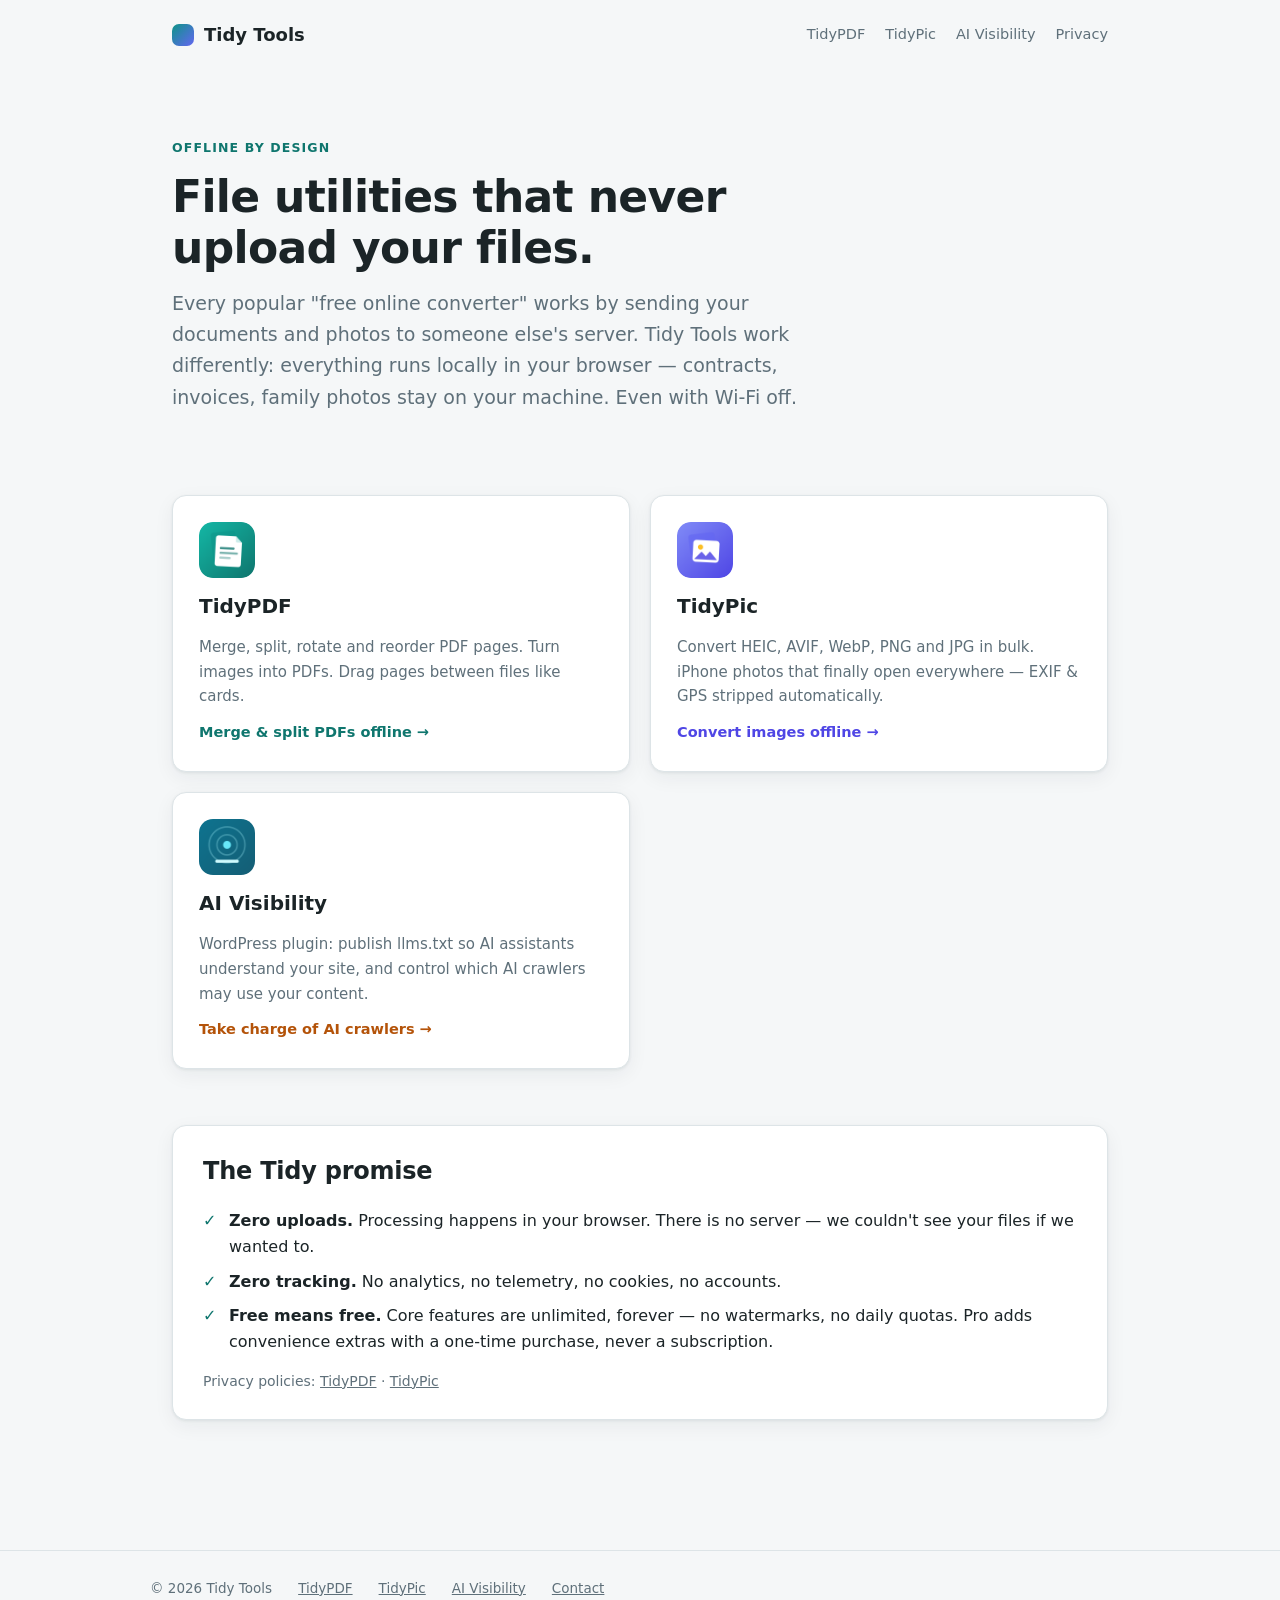
==== index.html @ 74c575fd "tidy-tools site" ====
<!DOCTYPE html>
<html lang="en">
<head>
<meta charset="utf-8">
<meta name="viewport" content="width=device-width, initial-scale=1">
<meta name="google-site-verification" content="gZ8C0FppIKSD0Gl7gaOeZuVisjBrBZHIXhJTx6Nilac">
<title>Tidy Tools — file utilities that never upload your files</title>
<meta name="description" content="TidyPDF and TidyPic: merge & split PDFs, convert HEIC and other images — 100% offline browser extensions. Your files never leave your device.">
<link rel="stylesheet" href="assets/style.css">
<link rel="icon" href="data:image/svg+xml,<svg xmlns='http://www.w3.org/2000/svg' viewBox='0 0 100 100'><defs><linearGradient id='g' x1='0' y1='0' x2='1' y2='1'><stop offset='0' stop-color='%2314b8a6'/><stop offset='1' stop-color='%236366f1'/></linearGradient></defs><rect width='100' height='100' rx='24' fill='url(%23g)'/><text x='50' y='68' font-size='52' font-weight='bold' font-family='sans-serif' fill='white' text-anchor='middle'>T</text></svg>">
</head>
<body>
<header class="top">
  <a class="wordmark" href="./"><span class="dot"></span>Tidy Tools</a>
  <nav class="top-nav">
    <a href="tidypdf/">TidyPDF</a>
    <a href="tidypic/">TidyPic</a>
    <a href="aivisibility/">AI Visibility</a>
    <a href="#privacy">Privacy</a>
  </nav>
</header>

<main>
  <section class="hero">
    <span class="kicker">Offline by design</span>
    <h1>File utilities that never upload your files.</h1>
    <p class="lede">Every popular "free online converter" works by sending your documents and photos to someone else's server. Tidy Tools work differently: everything runs locally in your browser — contracts, invoices, family photos stay on your machine. Even with Wi-Fi off.</p>
  </section>

  <section class="products">
    <a class="product-card pdf" href="tidypdf/">
      <img class="icon" src="assets/tidypdf-icon.png" alt="" width="56" height="56">
      <span class="name">TidyPDF</span>
      <span class="desc">Merge, split, rotate and reorder PDF pages. Turn images into PDFs. Drag pages between files like cards.</span>
      <span class="cta">Merge &amp; split PDFs offline →</span>
    </a>
    <a class="product-card pic" href="tidypic/">
      <img class="icon" src="assets/tidypic-icon.png" alt="" width="56" height="56">
      <span class="name">TidyPic</span>
      <span class="desc">Convert HEIC, AVIF, WebP, PNG and JPG in bulk. iPhone photos that finally open everywhere — EXIF &amp; GPS stripped automatically.</span>
      <span class="cta">Convert images offline →</span>
    </a>
    <a class="product-card aivis" href="aivisibility/">
      <img class="icon" src="assets/aivis-icon.png" alt="" width="56" height="56">
      <span class="name">AI Visibility</span>
      <span class="desc">WordPress plugin: publish llms.txt so AI assistants understand your site, and control which AI crawlers may use your content.</span>
      <span class="cta">Take charge of AI crawlers →</span>
    </a>
  </section>

  <section class="promise" id="privacy">
    <h2 style="margin-top:0">The Tidy promise</h2>
    <ul>
      <li><strong>Zero uploads.</strong> Processing happens in your browser. There is no server — we couldn't see your files if we wanted to.</li>
      <li><strong>Zero tracking.</strong> No analytics, no telemetry, no cookies, no accounts.</li>
      <li><strong>Free means free.</strong> Core features are unlimited, forever — no watermarks, no daily quotas. Pro adds convenience extras with a one-time purchase, never a subscription.</li>
    </ul>
    <p class="muted" style="margin:14px 0 0;font-size:14px">Privacy policies: <a href="tidypdf/privacy.html">TidyPDF</a> · <a href="tidypic/privacy.html">TidyPic</a></p>
  </section>
</main>

<footer class="site">
  <div class="inner">
    <span>© 2026 Tidy Tools</span>
    <a href="tidypdf/">TidyPDF</a>
    <a href="tidypic/">TidyPic</a>
    <a href="aivisibility/">AI Visibility</a>
    <a href="mailto:tidytools.support@gmail.com">Contact</a>
  </div>
</footer>
</body>
</html>
---- assets/style.css ----
/* Tidy Tools — 共享样式。设计令牌与产品一致：青蓝(TidyPDF)/靛蓝(TidyPic)，浅深双主题 */
:root {
  --pdf: #0d9488; --pdf-strong: #0f766e;
  --pic: #6366f1; --pic-strong: #4f46e5;
  --aivis: #d97706; --aivis-strong: #b45309;
  --bg: #f5f7f8; --panel: #ffffff; --ink: #1b2427; --muted: #5f707a; --line: #dde4e7;
  --shadow: 0 1px 3px rgba(16, 42, 46, .07), 0 6px 20px rgba(16, 42, 46, .06);
  --radius: 14px;
}
@media (prefers-color-scheme: dark) {
  :root {
    --pdf: #2dd4bf; --pdf-strong: #14b8a6;
    --pic: #818cf8; --pic-strong: #6366f1;
    --aivis: #f59e0b; --aivis-strong: #d97706;
    --bg: #0f1516; --panel: #1a2123; --ink: #e7ecee; --muted: #93a4ac; --line: #2a3538;
    --shadow: 0 1px 3px rgba(0,0,0,.45);
  }
}

* { box-sizing: border-box; }
html { scroll-behavior: smooth; }
body {
  margin: 0; background: var(--bg); color: var(--ink);
  font: 16px/1.65 system-ui, -apple-system, "Segoe UI", sans-serif;
}
main { max-width: 980px; margin: 0 auto; padding: 0 22px 90px; }
h1 { font-size: clamp(30px, 5.5vw, 44px); line-height: 1.15; letter-spacing: -.015em; margin: 0 0 14px; text-wrap: balance; }
h2 { font-size: 24px; letter-spacing: -.01em; margin: 54px 0 16px; text-wrap: balance; }
h3 { font-size: 17px; margin: 0 0 6px; }
p { margin: 0 0 14px; }
.muted { color: var(--muted); }
a { color: inherit; }

/* 顶栏 */
header.top {
  display: flex; align-items: center; justify-content: space-between; gap: 14px;
  max-width: 980px; margin: 0 auto; padding: 20px 22px;
}
.wordmark { display: flex; align-items: center; gap: 10px; font-weight: 700; font-size: 18px; text-decoration: none; }
.wordmark .dot { width: 22px; height: 22px; border-radius: 7px; background: linear-gradient(135deg, var(--pdf), var(--pic)); }
nav.top-nav { display: flex; gap: 20px; font-size: 14.5px; }
nav.top-nav a { color: var(--muted); text-decoration: none; }
nav.top-nav a:hover { color: var(--ink); }

/* 首页 hero */
.hero { padding: 64px 0 30px; max-width: 640px; }
.hero .kicker {
  display: inline-block; font-size: 12.5px; font-weight: 700; letter-spacing: .09em; text-transform: uppercase;
  color: var(--pdf-strong); margin-bottom: 14px;
}
.hero p.lede { font-size: 19px; color: var(--muted); max-width: 56ch; }

/* 产品卡片 */
.products { display: grid; grid-template-columns: repeat(auto-fit, minmax(300px, 1fr)); gap: 20px; margin-top: 38px; }
.product-card {
  background: var(--panel); border: 1px solid var(--line); border-radius: var(--radius);
  padding: 26px; box-shadow: var(--shadow); display: flex; flex-direction: column; gap: 12px;
  text-decoration: none; transition: transform .15s;
}
.product-card:hover { transform: translateY(-2px); }
.product-card img.icon { width: 56px; height: 56px; border-radius: 14px; }
.product-card .name { font-size: 20px; font-weight: 700; }
.product-card .desc { color: var(--muted); font-size: 15px; flex: 1; }
.product-card .cta { font-weight: 600; font-size: 14.5px; }
.product-card.pdf .cta { color: var(--pdf-strong); }
.product-card.pic .cta { color: var(--pic-strong); }
.product-card.aivis .cta { color: var(--aivis-strong); }

/* 承诺条 */
.promise {
  margin-top: 56px; padding: 26px 30px; border-radius: var(--radius);
  background: var(--panel); border: 1px solid var(--line); box-shadow: var(--shadow);
}
.promise ul { margin: 10px 0 0; padding: 0; list-style: none; display: grid; gap: 8px; }
.promise li { padding-left: 26px; position: relative; }
.promise li::before { content: "✓"; position: absolute; left: 0; font-weight: 700; color: var(--pdf-strong); }

/* 产品页 */
.prod-hero { display: flex; align-items: center; gap: 20px; padding: 54px 0 8px; }
.prod-hero img { width: 76px; height: 76px; border-radius: 18px; box-shadow: var(--shadow); }
.prod-hero .tag { font-size: 13px; font-weight: 700; letter-spacing: .07em; text-transform: uppercase; }
.page-pdf .tag { color: var(--pdf-strong); } .page-pic .tag { color: var(--pic-strong); } .page-aivis .tag { color: var(--aivis-strong); }

.store-row { display: flex; flex-wrap: wrap; gap: 12px; margin: 22px 0 8px; }
.btn {
  display: inline-block; padding: 11px 22px; border-radius: 10px; font-weight: 600; font-size: 15px;
  text-decoration: none; border: 1px solid var(--line); background: var(--panel);
}
.page-pdf .btn.primary { background: var(--pdf); border-color: var(--pdf); color: #fff; }
.page-pic .btn.primary { background: var(--pic); border-color: var(--pic); color: #fff; }
.page-aivis .btn.primary { background: var(--aivis); border-color: var(--aivis); color: #fff; }
.btn.disabled { opacity: .55; pointer-events: none; }

.shot { margin: 34px 0; }
.shot img { width: 100%; border-radius: var(--radius); border: 1px solid var(--line); box-shadow: var(--shadow); }

.features { display: grid; grid-template-columns: repeat(auto-fit, minmax(250px, 1fr)); gap: 18px; margin-top: 8px; }
.feature { background: var(--panel); border: 1px solid var(--line); border-radius: var(--radius); padding: 18px 20px; }
.feature p { color: var(--muted); font-size: 14.5px; margin: 0; }

/* 隐私政策页 */
article.legal { max-width: 680px; }
article.legal h1 { font-size: 30px; padding-top: 44px; }
article.legal h2 { font-size: 19px; margin-top: 34px; }
article.legal li { margin: 5px 0; }

footer.site {
  border-top: 1px solid var(--line); margin-top: 40px; padding: 26px 22px 40px;
}
footer.site .inner { max-width: 980px; margin: 0 auto; display: flex; flex-wrap: wrap; gap: 8px 26px; font-size: 13.5px; color: var(--muted); }
footer.site a { color: var(--muted); }
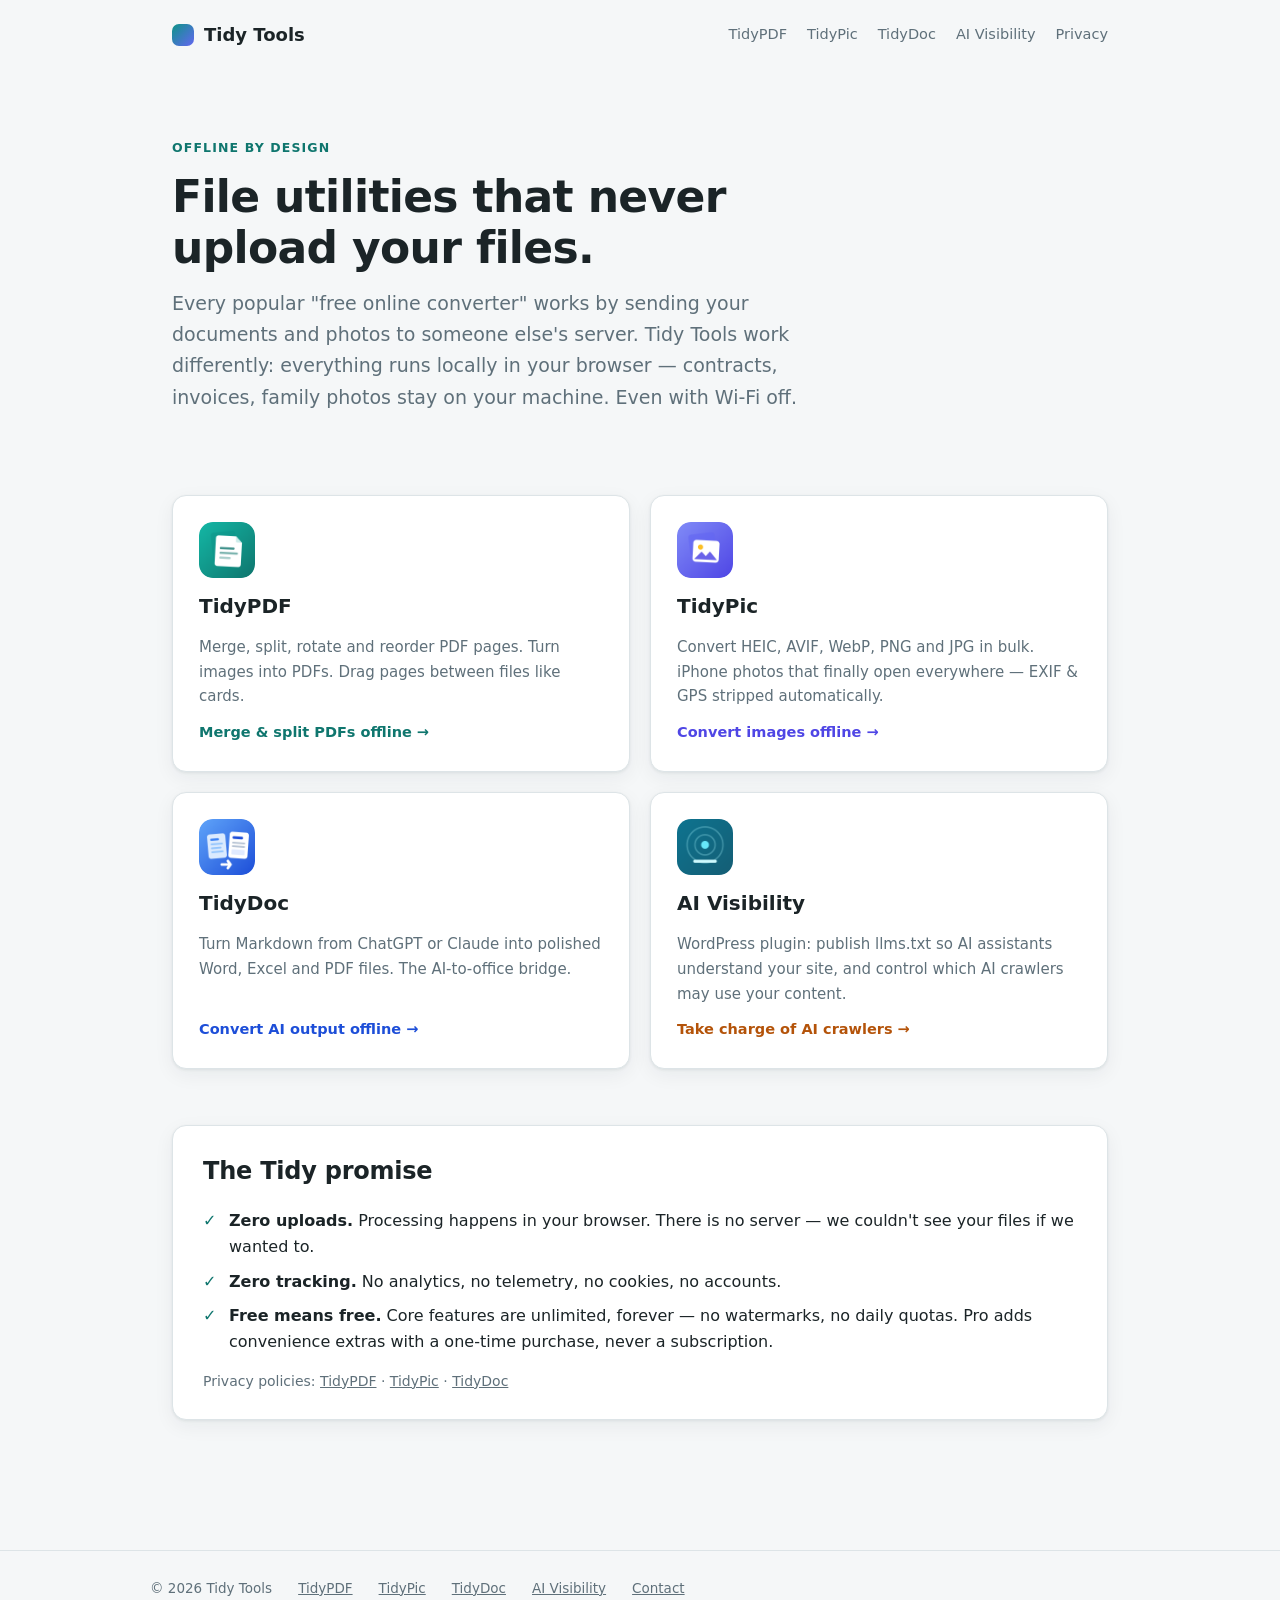
==== commit 13a43535: "add TidyDoc page (coming soon)" ====
--- a/index.html
+++ b/index.html
@@ -15,6 +15,7 @@
   <nav class="top-nav">
     <a href="tidypdf/">TidyPDF</a>
     <a href="tidypic/">TidyPic</a>
+    <a href="tidydoc/">TidyDoc</a>
     <a href="aivisibility/">AI Visibility</a>
     <a href="#privacy">Privacy</a>
   </nav>
@@ -40,6 +41,12 @@
       <span class="desc">Convert HEIC, AVIF, WebP, PNG and JPG in bulk. iPhone photos that finally open everywhere — EXIF &amp; GPS stripped automatically.</span>
       <span class="cta">Convert images offline →</span>
     </a>
+    <a class="product-card doc" href="tidydoc/">
+      <img class="icon" src="assets/tidydoc-icon.png" alt="" width="56" height="56">
+      <span class="name">TidyDoc</span>
+      <span class="desc">Turn Markdown from ChatGPT or Claude into polished Word, Excel and PDF files. The AI-to-office bridge.</span>
+      <span class="cta">Convert AI output offline →</span>
+    </a>
     <a class="product-card aivis" href="aivisibility/">
       <img class="icon" src="assets/aivis-icon.png" alt="" width="56" height="56">
       <span class="name">AI Visibility</span>
@@ -55,7 +62,7 @@
       <li><strong>Zero tracking.</strong> No analytics, no telemetry, no cookies, no accounts.</li>
       <li><strong>Free means free.</strong> Core features are unlimited, forever — no watermarks, no daily quotas. Pro adds convenience extras with a one-time purchase, never a subscription.</li>
     </ul>
-    <p class="muted" style="margin:14px 0 0;font-size:14px">Privacy policies: <a href="tidypdf/privacy.html">TidyPDF</a> · <a href="tidypic/privacy.html">TidyPic</a></p>
+    <p class="muted" style="margin:14px 0 0;font-size:14px">Privacy policies: <a href="tidypdf/privacy.html">TidyPDF</a> · <a href="tidypic/privacy.html">TidyPic</a> · <a href="tidydoc/privacy.html">TidyDoc</a></p>
   </section>
 </main>
 
@@ -64,6 +71,7 @@
     <span>© 2026 Tidy Tools</span>
     <a href="tidypdf/">TidyPDF</a>
     <a href="tidypic/">TidyPic</a>
+    <a href="tidydoc/">TidyDoc</a>
     <a href="aivisibility/">AI Visibility</a>
     <a href="mailto:tidytools.support@gmail.com">Contact</a>
   </div>
--- a/assets/style.css
+++ b/assets/style.css
@@ -3,6 +3,7 @@
   --pdf: #0d9488; --pdf-strong: #0f766e;
   --pic: #6366f1; --pic-strong: #4f46e5;
   --aivis: #d97706; --aivis-strong: #b45309;
+  --doc: #2563eb; --doc-strong: #1d4ed8;
   --bg: #f5f7f8; --panel: #ffffff; --ink: #1b2427; --muted: #5f707a; --line: #dde4e7;
   --shadow: 0 1px 3px rgba(16, 42, 46, .07), 0 6px 20px rgba(16, 42, 46, .06);
   --radius: 14px;
@@ -12,6 +13,7 @@
     --pdf: #2dd4bf; --pdf-strong: #14b8a6;
     --pic: #818cf8; --pic-strong: #6366f1;
     --aivis: #f59e0b; --aivis-strong: #d97706;
+    --doc: #60a5fa; --doc-strong: #3b82f6;
     --bg: #0f1516; --panel: #1a2123; --ink: #e7ecee; --muted: #93a4ac; --line: #2a3538;
     --shadow: 0 1px 3px rgba(0,0,0,.45);
   }
@@ -65,6 +67,7 @@
 .product-card.pdf .cta { color: var(--pdf-strong); }
 .product-card.pic .cta { color: var(--pic-strong); }
 .product-card.aivis .cta { color: var(--aivis-strong); }
+.product-card.doc .cta { color: var(--doc-strong); }
 
 /* 承诺条 */
 .promise {
@@ -80,6 +83,7 @@
 .prod-hero img { width: 76px; height: 76px; border-radius: 18px; box-shadow: var(--shadow); }
 .prod-hero .tag { font-size: 13px; font-weight: 700; letter-spacing: .07em; text-transform: uppercase; }
 .page-pdf .tag { color: var(--pdf-strong); } .page-pic .tag { color: var(--pic-strong); } .page-aivis .tag { color: var(--aivis-strong); }
+.page-doc .tag { color: var(--doc-strong); }
 
 .store-row { display: flex; flex-wrap: wrap; gap: 12px; margin: 22px 0 8px; }
 .btn {
@@ -89,6 +93,7 @@
 .page-pdf .btn.primary { background: var(--pdf); border-color: var(--pdf); color: #fff; }
 .page-pic .btn.primary { background: var(--pic); border-color: var(--pic); color: #fff; }
 .page-aivis .btn.primary { background: var(--aivis); border-color: var(--aivis); color: #fff; }
+.page-doc .btn.primary { background: var(--doc); border-color: var(--doc); color: #fff; }
 .btn.disabled { opacity: .55; pointer-events: none; }
 
 .shot { margin: 34px 0; }
